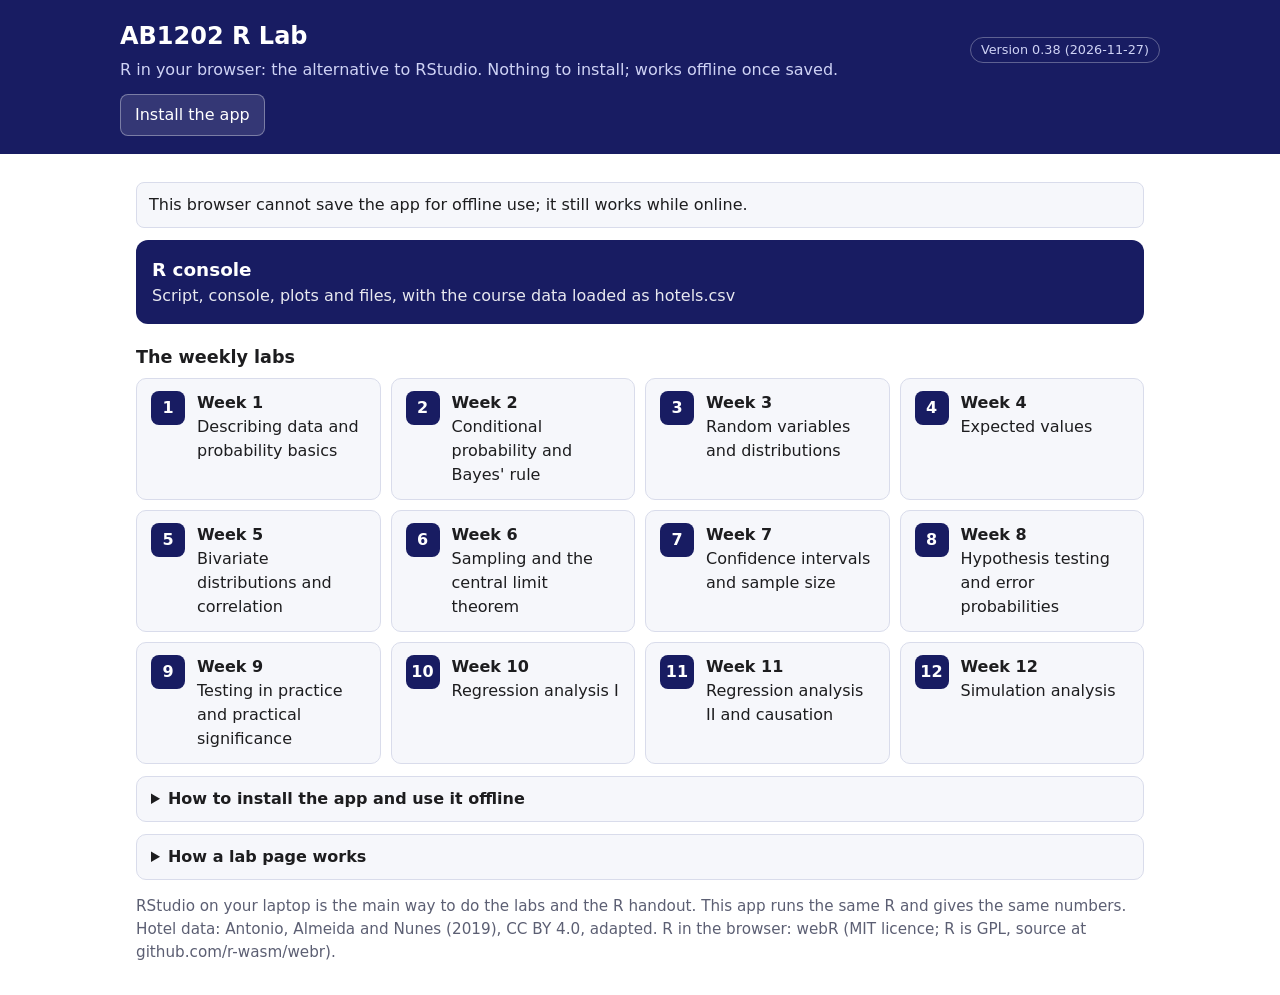
==== index.html @ 8dd2e8d9 "AB1202 R Lab app from site version 0.38" ====
<!doctype html><html lang="en"><head><meta charset="utf-8"><meta name="viewport" content="width=device-width, initial-scale=1">
<title>AB1202 R Lab</title><link rel="manifest" href="manifest.webmanifest"><link rel="icon" href="icons/icon-192.png"><meta name="theme-color" content="#181C62">
<style>
:root{--navy:#181C62;--red:#C8102E;--teal:#0F7C80;--bg:#ffffff;--fg:#1d1d1f;--muted:#5c5f73;--line:#d9dceb;--card:#f6f7fb;--hi:#fff4f5}
@media (prefers-color-scheme: dark){:root{--bg:#12142e;--fg:#eef0ff;--muted:#aeb3d6;--line:#2c3060;--card:#1b1e44;--hi:#2a1830}}
*{box-sizing:border-box}
body{margin:0;background:var(--bg);color:var(--fg);font:16px/1.5 system-ui,-apple-system,"Segoe UI",Arial,sans-serif}
header{background:var(--navy);color:#fff;padding:18px 16px}
.wrap{max-width:1040px;margin:0 auto}
header h1{margin:0;font-size:1.5rem} header p{margin:4px 0 0;color:#cfd3f5}
.top{display:flex;gap:12px;align-items:center;flex-wrap:wrap}
.spacer{flex:1}
.ver{font-size:.8rem;color:#cfd3f5;border:1px solid rgba(255,255,255,.3);border-radius:999px;padding:2px 10px}
[hidden]{display:none !important}   /* the hidden attribute must win over display rules below */
button,.btn{font:inherit;border-radius:8px;padding:8px 14px;border:1px solid var(--line);background:var(--card);color:var(--fg);cursor:pointer;text-decoration:none;display:inline-block}
header .btn{background:rgba(255,255,255,.12);border-color:rgba(255,255,255,.35);color:#fff}
main{padding:16px}
.big{display:grid;grid-template-columns:repeat(auto-fit,minmax(260px,1fr));gap:12px;margin:12px 0 20px}
a.tile{display:block;padding:16px;border-radius:12px;text-decoration:none;color:#fff;background:var(--red)}
a.tile.console{background:var(--navy)}
a.tile strong{font-size:1.15rem;display:block} a.tile span{opacity:.9}
h2{font-size:1.1rem;margin:20px 0 8px}
.grid{display:grid;grid-template-columns:repeat(auto-fill,minmax(230px,1fr));gap:10px}
a.card{display:flex;gap:12px;align-items:flex-start;padding:12px 14px;border:1px solid var(--line);border-radius:10px;background:var(--card);color:var(--fg);text-decoration:none}
a.card:hover,a.card:focus{border-color:var(--red);outline:none}
a.card .n{flex:none;width:34px;height:34px;border-radius:8px;background:var(--navy);color:#fff;font-weight:700;display:flex;align-items:center;justify-content:center}
.note{color:var(--muted);font-size:.95rem}
#offline{padding:10px 12px;border-radius:8px;background:var(--card);border:1px solid var(--line);margin:12px 0}
details{border:1px solid var(--line);border-radius:10px;padding:10px 14px;margin:12px 0;background:var(--card)}
summary{cursor:pointer;font-weight:600}
@media (max-width:600px){header h1{font-size:1.25rem}}
</style></head><body>
<header><div class="wrap top">
  <div><h1>AB1202 R Lab</h1><p>R in your browser: the alternative to RStudio. Nothing to install; works offline once saved.</p></div>
  <span class="spacer"></span>
  <span class="ver">Version 0.38 (2026-11-27)</span>
  <button id="installBtn" class="btn" hidden>Install the app</button>
</div></header>
<main class="wrap">
<div id="offline">Checking whether the app is saved for offline use…</div>
<div class="big">
  <a class="tile console" href="console/index.html"><strong>R console</strong><span>Script, console, plots and files, with the course data loaded as hotels.csv</span></a>
</div>
<h2>The weekly labs</h2>
<div class="grid"><a class="card" href="w01/w01.html" data-week="w01" data-label="Week 1" data-title="Describing data and probability basics"><span class="n">1</span><span><strong>Week 1</strong><br>Describing data and probability basics</span></a>
<a class="card" href="w02/w02.html" data-week="w02" data-label="Week 2" data-title="Conditional probability and Bayes' rule"><span class="n">2</span><span><strong>Week 2</strong><br>Conditional probability and Bayes' rule</span></a>
<a class="card" href="w03/w03.html" data-week="w03" data-label="Week 3" data-title="Random variables and distributions"><span class="n">3</span><span><strong>Week 3</strong><br>Random variables and distributions</span></a>
<a class="card" href="w04/w04.html" data-week="w04" data-label="Week 4" data-title="Expected values"><span class="n">4</span><span><strong>Week 4</strong><br>Expected values</span></a>
<a class="card" href="w05/w05.html" data-week="w05" data-label="Week 5" data-title="Bivariate distributions and correlation"><span class="n">5</span><span><strong>Week 5</strong><br>Bivariate distributions and correlation</span></a>
<a class="card" href="w06/w06.html" data-week="w06" data-label="Week 6" data-title="Sampling and the central limit theorem"><span class="n">6</span><span><strong>Week 6</strong><br>Sampling and the central limit theorem</span></a>
<a class="card" href="w07/w07.html" data-week="w07" data-label="Week 7" data-title="Confidence intervals and sample size"><span class="n">7</span><span><strong>Week 7</strong><br>Confidence intervals and sample size</span></a>
<a class="card" href="w08/w08.html" data-week="w08" data-label="Week 8" data-title="Hypothesis testing and error probabilities"><span class="n">8</span><span><strong>Week 8</strong><br>Hypothesis testing and error probabilities</span></a>
<a class="card" href="w09/w09.html" data-week="w09" data-label="Week 9" data-title="Testing in practice and practical significance"><span class="n">9</span><span><strong>Week 9</strong><br>Testing in practice and practical significance</span></a>
<a class="card" href="w10/w10.html" data-week="w10" data-label="Week 10" data-title="Regression analysis I"><span class="n">10</span><span><strong>Week 10</strong><br>Regression analysis I</span></a>
<a class="card" href="w11/w11.html" data-week="w11" data-label="Week 11" data-title="Regression analysis II and causation"><span class="n">11</span><span><strong>Week 11</strong><br>Regression analysis II and causation</span></a>
<a class="card" href="w12/w12.html" data-week="w12" data-label="Week 12" data-title="Simulation analysis"><span class="n">12</span><span><strong>Week 12</strong><br>Simulation analysis</span></a></div>
<details id="installHelp">
  <summary>How to install the app and use it offline</summary>
  <p class="note"><strong>Chrome or Edge:</strong> the <em>Install the app</em> button above, or the install icon at the right of the address bar. <strong>Safari on a Mac:</strong> <em>File → Add to Dock</em>. <strong>iPhone or iPad:</strong> <em>Share → Add to Home Screen</em>. <strong>Android:</strong> the browser menu → <em>Install app</em>. Once installed, open it from your Dock, Start menu or home screen. The first visit downloads R (about 100 MB) once; later updates download only what changed.</p>
  <p class="note">When you are online, the app checks for a newer version each time you open it. Every lab page has a bar at the top: <em>All weeks</em> brings you back here.</p>
</details>
<details>
  <summary>How a lab page works</summary>
  <p class="note">Press <strong>Run Code</strong> on a cell; change the code and run it again (you cannot break anything). The first cell loads the data by itself. The tasks have the same numbers as your R handout (R 7.1, R 7.2, ...). Pick your tier under "Your tier": Core, Applied or Challenge (and a Stretch task if you finish early). Each tier task has a <strong>Hint</strong>; the answers are at the end of your R handout (Part 2 of the Week Pack): try first.</p>
</details>
<p class="note">RStudio on your laptop is the main way to do the labs and the R handout. This app runs the same R and gives the same numbers.<br>
Hotel data: Antonio, Almeida and Nunes (2019), CC BY 4.0, adapted. R in the browser: webR (MIT licence; R is GPL, source at github.com/r-wasm/webr).</p>
</main>
<script>
const box = document.getElementById("offline");
// "Install the app" button: hidden once the app is installed (opened from the Dock, Start menu or home screen);
// in a browser tab it installs directly where the browser allows it (Chrome, Edge), otherwise it opens the steps.
const installBtn = document.getElementById("installBtn");
const standalone = window.matchMedia("(display-mode: standalone)").matches || navigator.standalone === true;
let deferred = null;
if (!standalone) installBtn.hidden = false;
window.addEventListener("beforeinstallprompt", (e) => { e.preventDefault(); deferred = e; if (!standalone) installBtn.hidden = false; });
window.addEventListener("appinstalled", () => { deferred = null; installBtn.hidden = true; });
installBtn.onclick = async () => {
  if (deferred) {
    deferred.prompt();
    const choice = await deferred.userChoice; deferred = null;
    if (choice.outcome === "accepted") installBtn.hidden = true;
  } else {
    const help = document.getElementById("installHelp");
    help.open = true; help.scrollIntoView({ behavior: "smooth", block: "center" });
  }
};
if ("serviceWorker" in navigator) {
  const hadController = !!navigator.serviceWorker.controller;
  let reloading = false;
  navigator.serviceWorker.addEventListener("controllerchange", () => {   // a new version has taken over: show it
    if (hadController && !reloading) { reloading = true; box.textContent = "Updated to the latest version."; location.reload(); }
  });
  navigator.serviceWorker.addEventListener("message", (e) => {
    if (!e.data || e.data.saved === undefined) return;
    box.textContent = e.data.saved ? "Saved for offline use: the app now works with no internet."
      : "Saving for offline use… " + e.data.done + " of " + e.data.total + " files";
  });
  navigator.serviceWorker.register("sw.js", { updateViaCache: "none" }).then((reg) => {
    reg.update().catch(() => {});                                         // look for a newer version now
    reg.addEventListener("updatefound", () => { if (hadController) box.textContent = "Updating to the latest version… the app keeps working meanwhile."; });
    return navigator.serviceWorker.ready;
  }).then(() => {
    if (navigator.serviceWorker.controller) navigator.serviceWorker.controller.postMessage("status");
    else box.textContent = "Saving for offline use… reload this page once it finishes.";
  }).catch(() => { box.textContent = "This browser cannot save the app for offline use; it still works while online."; });
} else { box.textContent = "This browser cannot save the app for offline use; it still works while online."; }
</script></body></html>
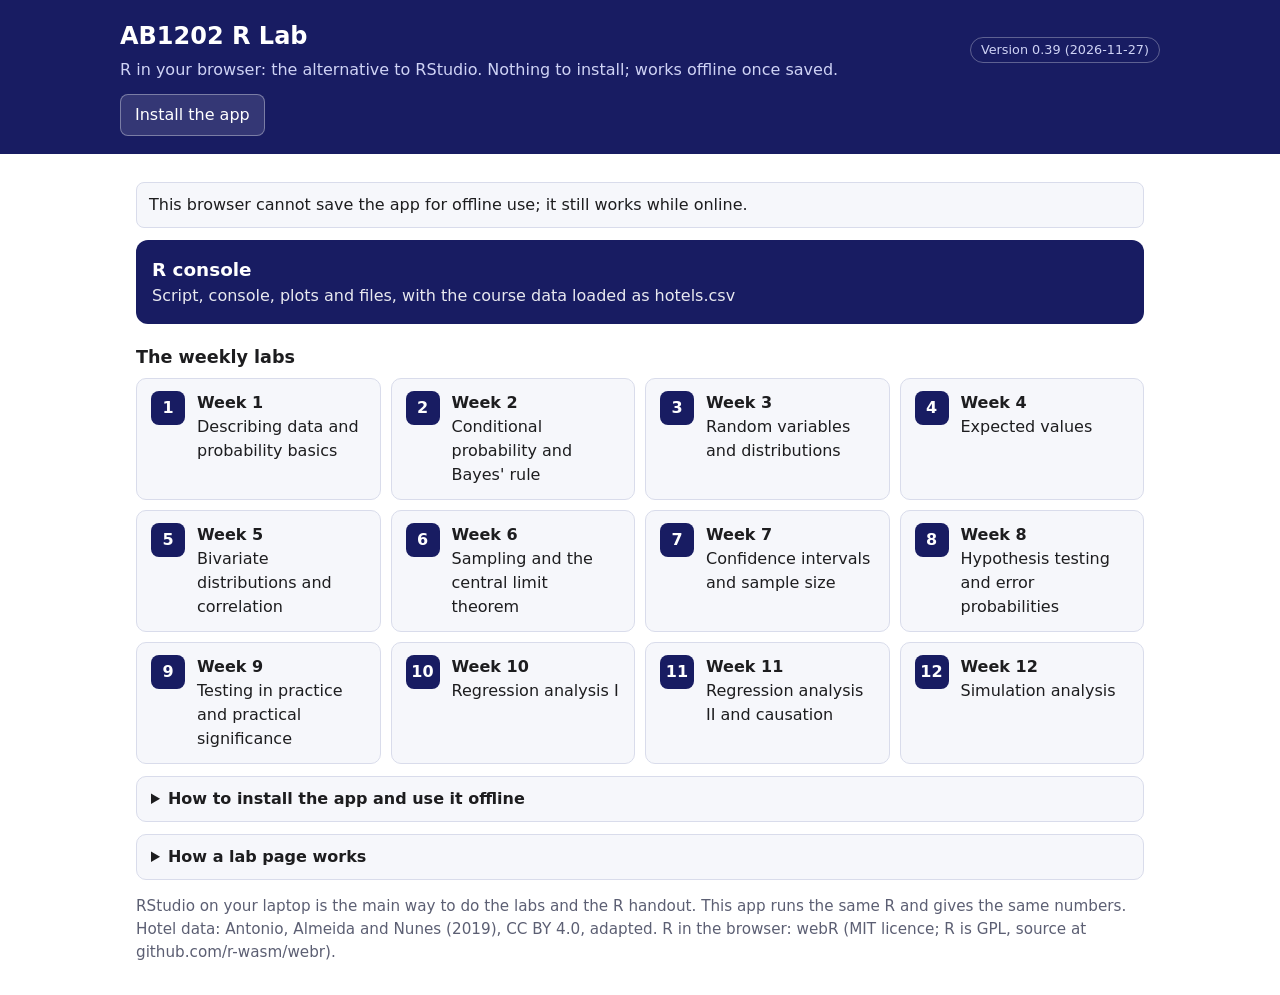
==== commit fcc4f7d3: "AB1202 R Lab app from site version 0.39" ====
--- a/index.html
+++ b/index.html
@@ -33,7 +33,7 @@
 <header><div class="wrap top">
   <div><h1>AB1202 R Lab</h1><p>R in your browser: the alternative to RStudio. Nothing to install; works offline once saved.</p></div>
   <span class="spacer"></span>
-  <span class="ver">Version 0.38 (2026-11-27)</span>
+  <span class="ver">Version 0.39 (2026-11-27)</span>
   <button id="installBtn" class="btn" hidden>Install the app</button>
 </div></header>
 <main class="wrap">
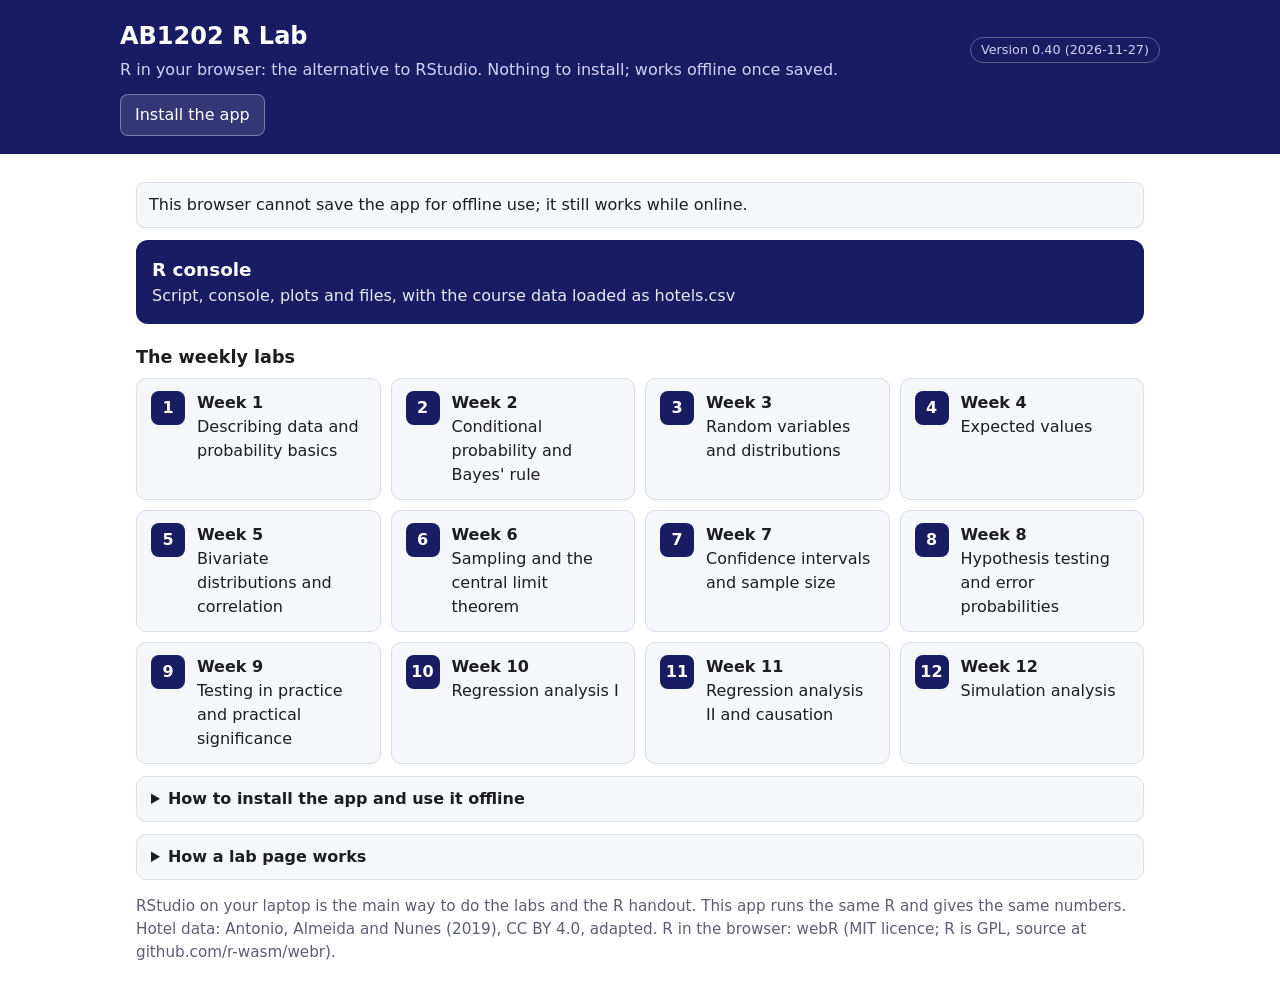
==== commit 61e77f53: "AB1202 R Lab app from site version 0.40" ====
--- a/index.html
+++ b/index.html
@@ -33,7 +33,7 @@
 <header><div class="wrap top">
   <div><h1>AB1202 R Lab</h1><p>R in your browser: the alternative to RStudio. Nothing to install; works offline once saved.</p></div>
   <span class="spacer"></span>
-  <span class="ver">Version 0.39 (2026-11-27)</span>
+  <span class="ver">Version 0.40 (2026-11-27)</span>
   <button id="installBtn" class="btn" hidden>Install the app</button>
 </div></header>
 <main class="wrap">
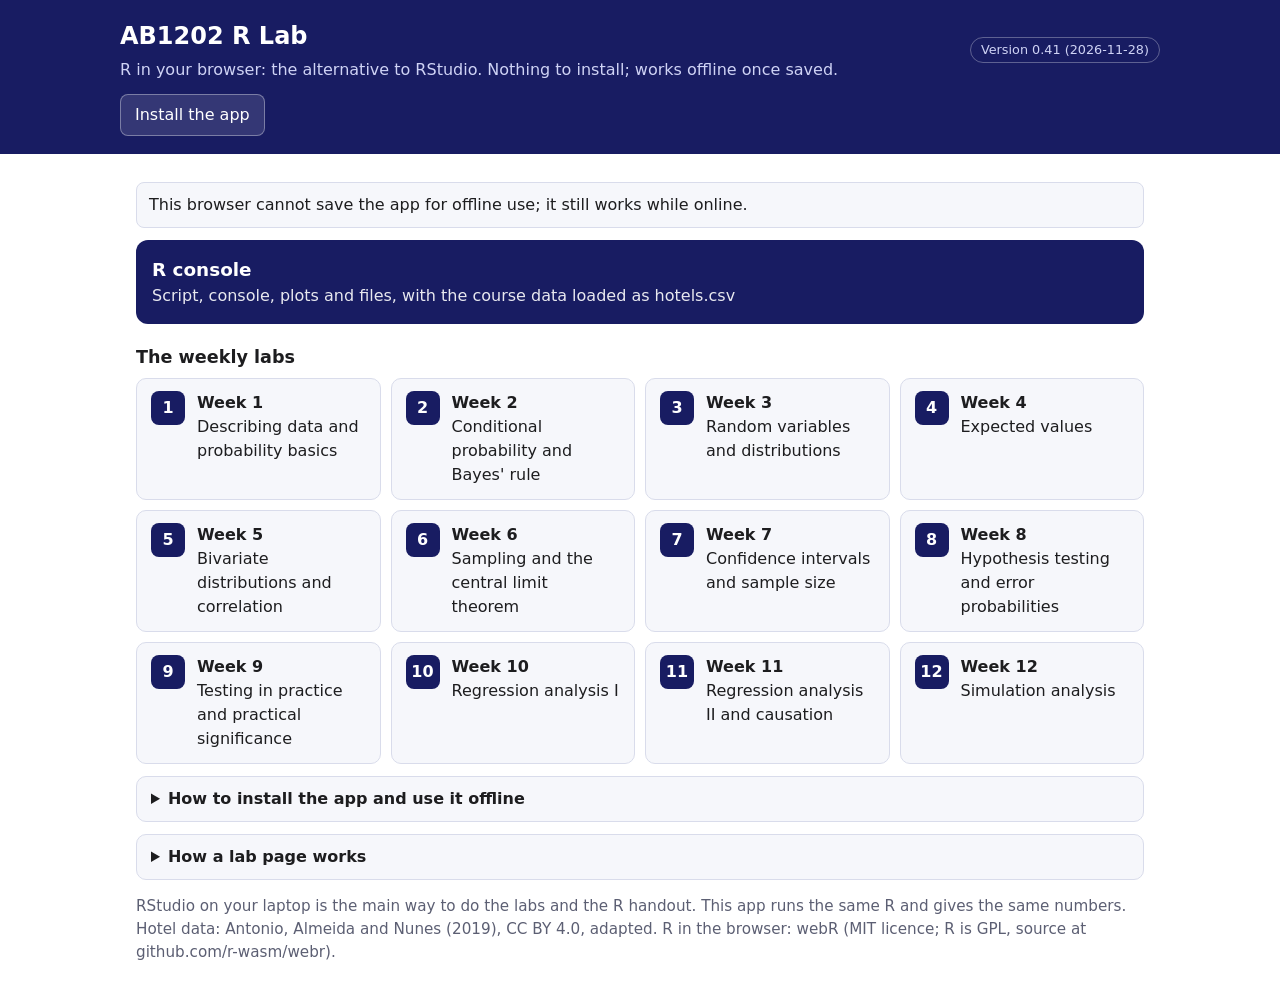
==== commit cafb7df4: "AB1202 R Lab app from site version 0.41" ====
--- a/index.html
+++ b/index.html
@@ -33,7 +33,7 @@
 <header><div class="wrap top">
   <div><h1>AB1202 R Lab</h1><p>R in your browser: the alternative to RStudio. Nothing to install; works offline once saved.</p></div>
   <span class="spacer"></span>
-  <span class="ver">Version 0.40 (2026-11-27)</span>
+  <span class="ver">Version 0.41 (2026-11-28)</span>
   <button id="installBtn" class="btn" hidden>Install the app</button>
 </div></header>
 <main class="wrap">
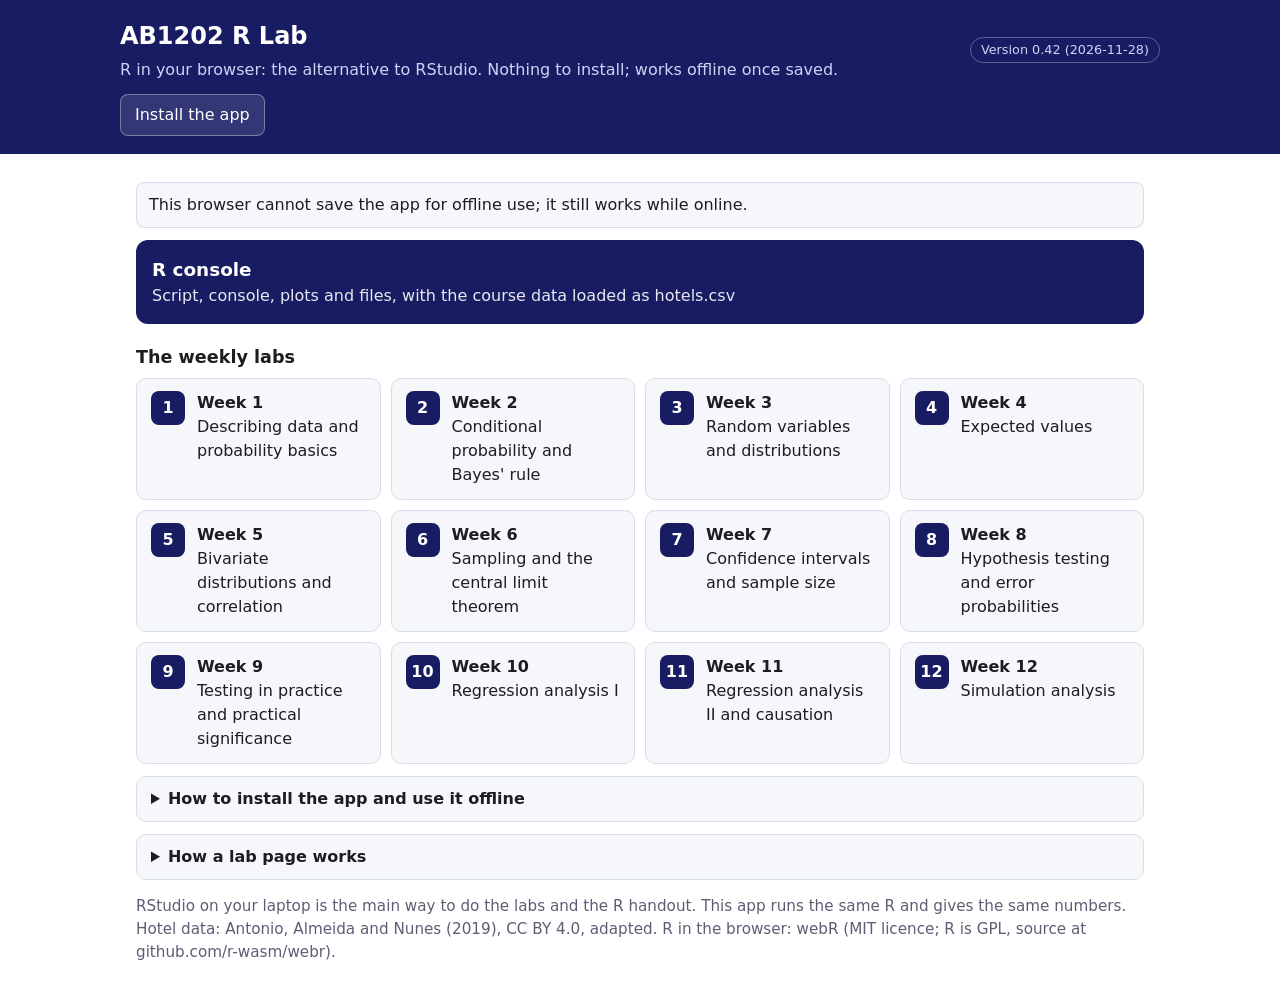
==== commit 6d269ec9: "AB1202 R Lab app from site version 0.42" ====
--- a/index.html
+++ b/index.html
@@ -33,7 +33,7 @@
 <header><div class="wrap top">
   <div><h1>AB1202 R Lab</h1><p>R in your browser: the alternative to RStudio. Nothing to install; works offline once saved.</p></div>
   <span class="spacer"></span>
-  <span class="ver">Version 0.41 (2026-11-28)</span>
+  <span class="ver">Version 0.42 (2026-11-28)</span>
   <button id="installBtn" class="btn" hidden>Install the app</button>
 </div></header>
 <main class="wrap">
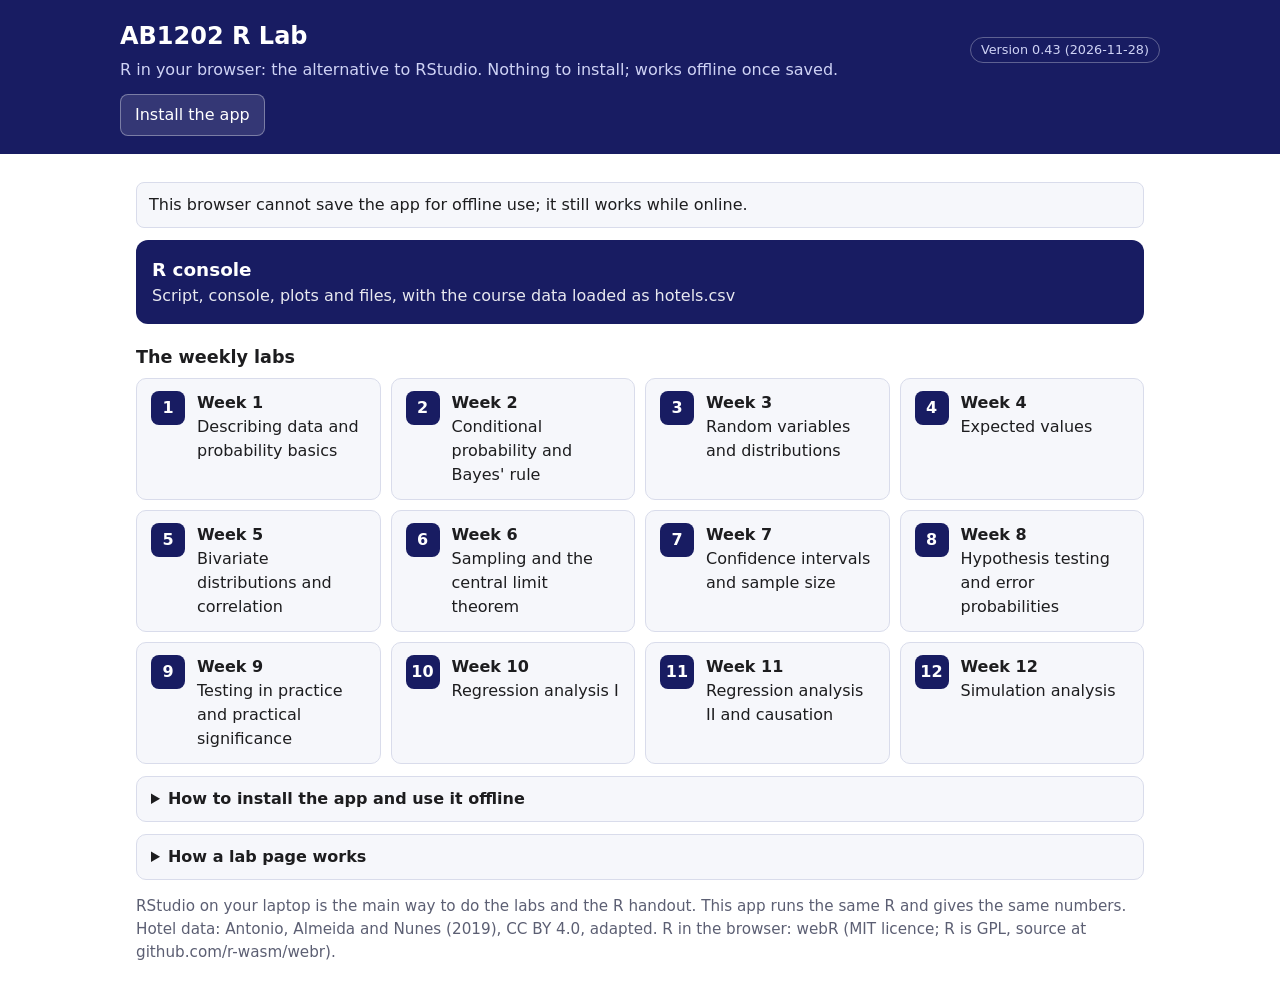
==== commit c037f1bf: "AB1202 R Lab app from site version 0.43" ====
--- a/index.html
+++ b/index.html
@@ -33,7 +33,7 @@
 <header><div class="wrap top">
   <div><h1>AB1202 R Lab</h1><p>R in your browser: the alternative to RStudio. Nothing to install; works offline once saved.</p></div>
   <span class="spacer"></span>
-  <span class="ver">Version 0.42 (2026-11-28)</span>
+  <span class="ver">Version 0.43 (2026-11-28)</span>
   <button id="installBtn" class="btn" hidden>Install the app</button>
 </div></header>
 <main class="wrap">
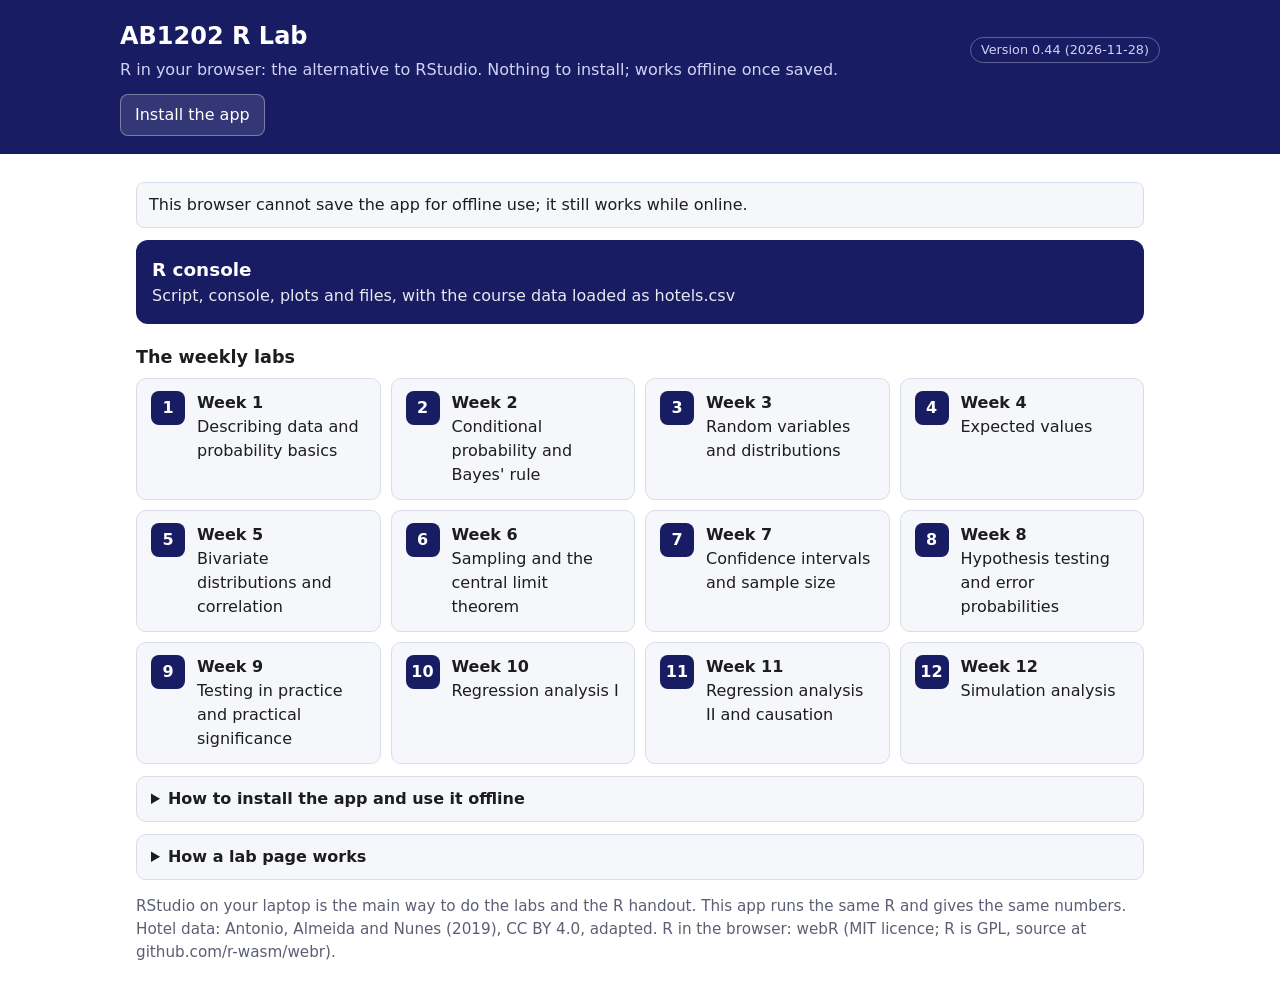
==== commit 6d56695c: "AB1202 R Lab app from site version 0.44" ====
--- a/index.html
+++ b/index.html
@@ -33,7 +33,7 @@
 <header><div class="wrap top">
   <div><h1>AB1202 R Lab</h1><p>R in your browser: the alternative to RStudio. Nothing to install; works offline once saved.</p></div>
   <span class="spacer"></span>
-  <span class="ver">Version 0.43 (2026-11-28)</span>
+  <span class="ver">Version 0.44 (2026-11-28)</span>
   <button id="installBtn" class="btn" hidden>Install the app</button>
 </div></header>
 <main class="wrap">
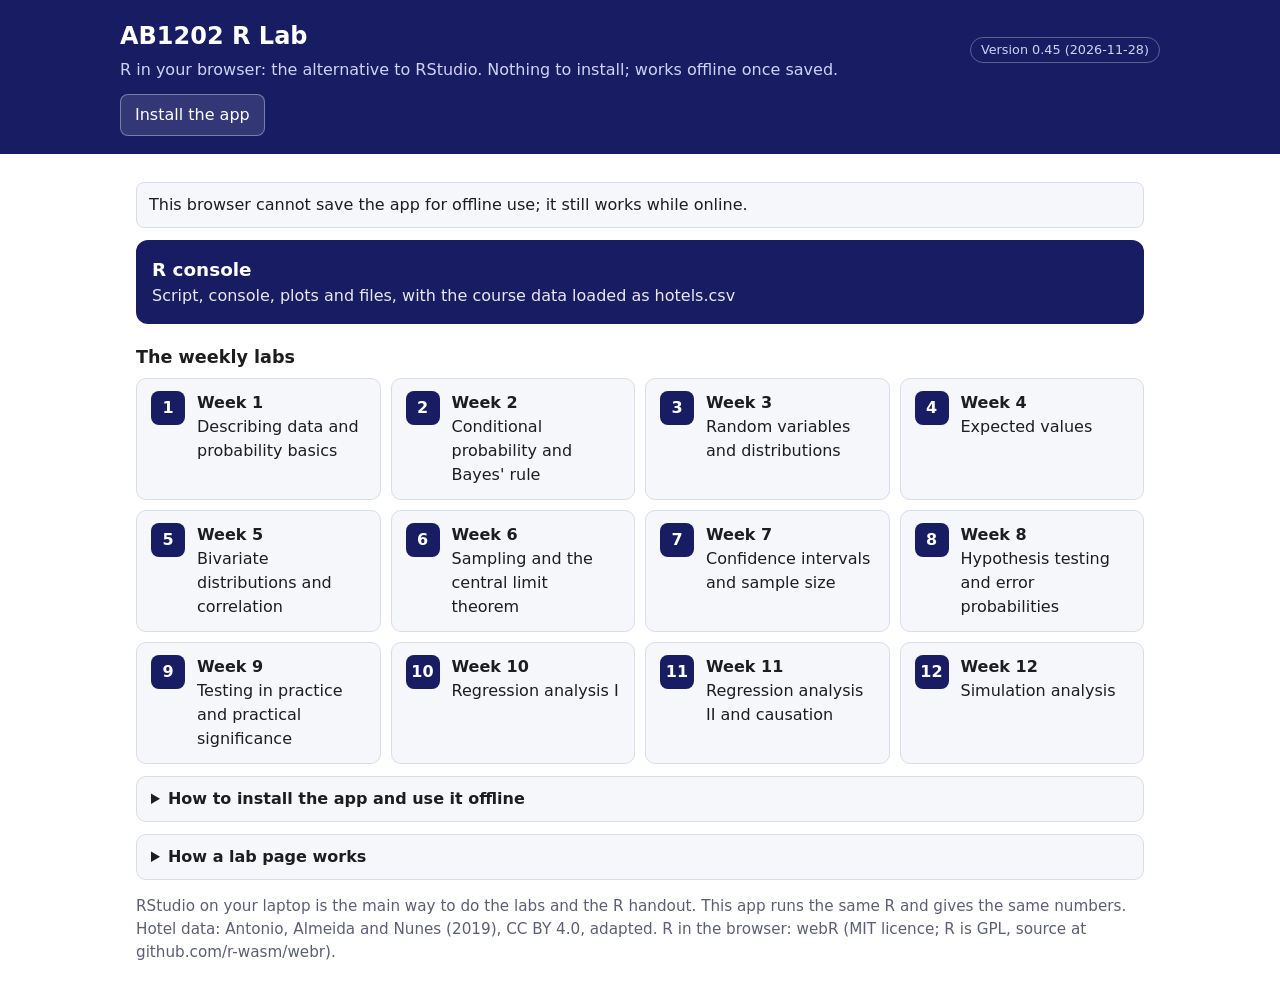
==== commit d57a96e6: "AB1202 R Lab app from site version 0.45" ====
--- a/index.html
+++ b/index.html
@@ -33,7 +33,7 @@
 <header><div class="wrap top">
   <div><h1>AB1202 R Lab</h1><p>R in your browser: the alternative to RStudio. Nothing to install; works offline once saved.</p></div>
   <span class="spacer"></span>
-  <span class="ver">Version 0.44 (2026-11-28)</span>
+  <span class="ver">Version 0.45 (2026-11-28)</span>
   <button id="installBtn" class="btn" hidden>Install the app</button>
 </div></header>
 <main class="wrap">
